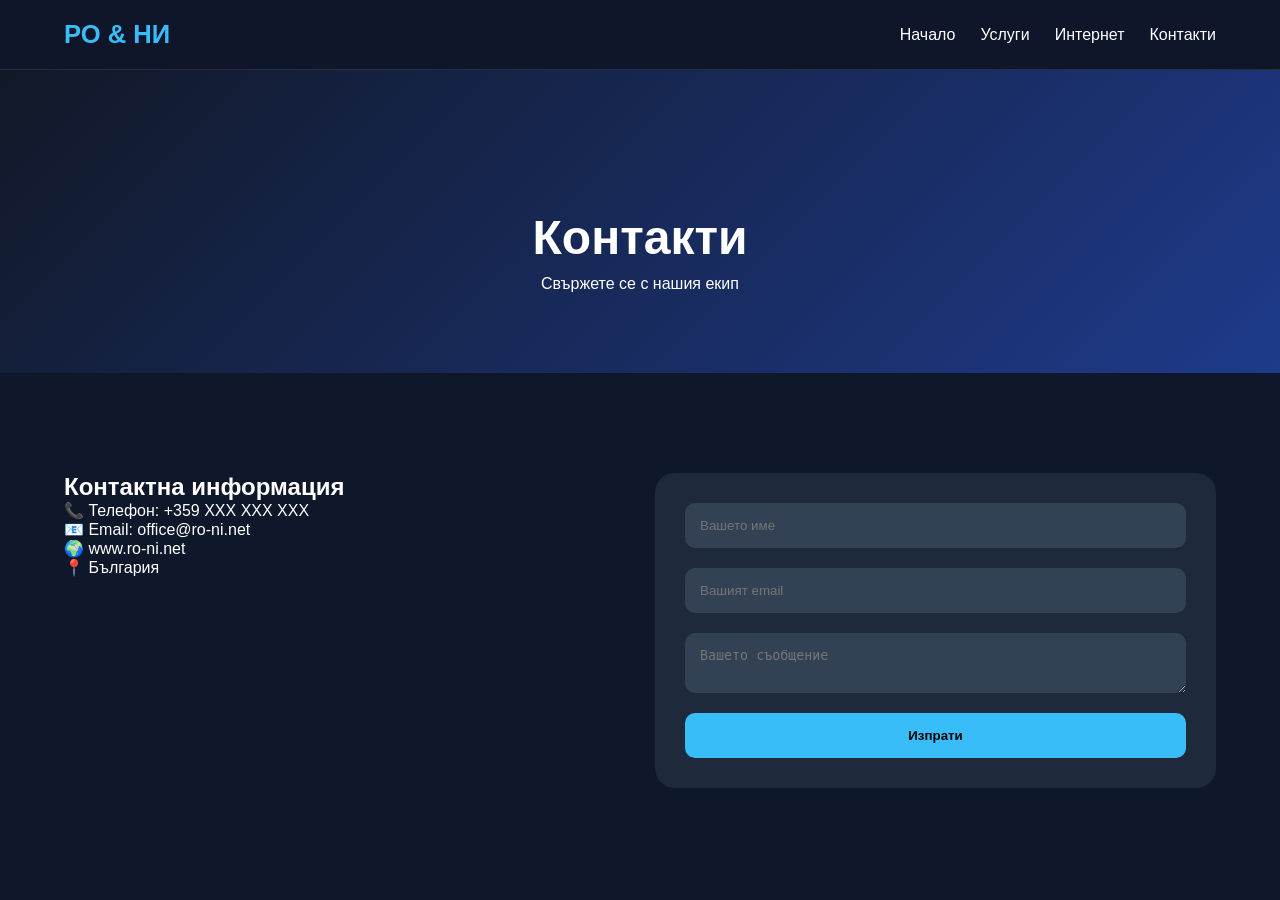
==== ro-ni-website/contact.html @ cff60ff6 "add" ====
<!DOCTYPE html>
<html lang="bg">
<head>
    <meta charset="UTF-8">
    <meta name="viewport" content="width=device-width, initial-scale=1.0">
    <title>Контакти</title>

    <link rel="stylesheet" href="css/style.css">
</head>
<body>

<header>
    <div class="container navbar">
        <div class="logo">РО & НИ</div>

        <nav>
            <ul>
                <li><a href="index.html">Начало</a></li>
                <li><a href="services.html">Услуги</a></li>
                <li><a href="internet.html">Интернет</a></li>
                <li><a href="contact.html">Контакти</a></li>
            </ul>
        </nav>
    </div>
</header>

<section class="page-hero">
    <div class="container">
        <h1>Контакти</h1>
        <p>Свържете се с нашия екип</p>
    </div>
</section>

<section class="contact-section">
    <div class="container contact-grid">

        <div>
            <h2>Контактна информация</h2>
            <p>📞 Телефон: +359 XXX XXX XXX</p>
            <p>📧 Email: office@ro-ni.net</p>
            <p>🌍 www.ro-ni.net</p>
            <p>📍 България</p>
        </div>

        <form class="contact-form">
            <input type="text" placeholder="Вашето име">
            <input type="email" placeholder="Вашият email">
            <textarea placeholder="Вашето съобщение"></textarea>
            <button type="submit">Изпрати</button>
        </form>

    </div>
</section>

</body>
</html>
---- ro-ni-website/css/style.css ----
* {
    margin: 0;
    padding: 0;
    box-sizing: border-box;
}

body {
    font-family: 'Inter', sans-serif;
    background: #0f172a;
    color: white;
}

.container {
    width: 90%;
    max-width: 1200px;
    margin: auto;
}

header {
    background: rgba(15,23,42,0.95);
    position: sticky;
    top: 0;
    z-index: 999;
    border-bottom: 1px solid rgba(255,255,255,0.1);
}

.navbar {
    display: flex;
    justify-content: space-between;
    align-items: center;
    padding: 20px 0;
}

.logo {
    font-size: 1.6rem;
    font-weight: bold;
    color: #38bdf8;
}

nav ul {
    display: flex;
    gap: 25px;
    list-style: none;
}

nav a {
    color: white;
    text-decoration: none;
    transition: .3s;
}

nav a:hover {
    color: #38bdf8;
}

.hero {
    min-height: 100vh;
    display: flex;
    align-items: center;
    background: linear-gradient(135deg,#0f172a,#1e3a8a);
}

.hero-grid {
    display: grid;
    grid-template-columns: repeat(auto-fit,minmax(300px,1fr));
    gap: 50px;
    align-items: center;
}

.hero img,
.card img {
    width: 100%;
    border-radius: 20px;
}

.hero h1 {
    font-size: 3.5rem;
    margin-bottom: 20px;
}

.hero span {
    color: #38bdf8;
}

.hero p {
    margin-bottom: 30px;
    color: #cbd5e1;
}

.btn {
    display: inline-block;
    background: #38bdf8;
    color: #0f172a;
    padding: 14px 28px;
    border-radius: 12px;
    text-decoration: none;
    font-weight: bold;
}

.features,
.services-section,
.pricing,
.contact-section {
    padding: 100px 0;
}

.cards,
.pricing-grid,
.contact-grid {
    display: grid;
    grid-template-columns: repeat(auto-fit,minmax(280px,1fr));
    gap: 30px;
}

.card,
.price-card,
.contact-form {
    background: #1e293b;
    padding: 30px;
    border-radius: 20px;
}

.price-card.featured {
    border: 2px solid #38bdf8;
    transform: scale(1.05);
}

.page-hero {
    padding: 140px 0 80px;
    text-align: center;
    background: linear-gradient(135deg,#111827,#1e3a8a);
}

.page-hero h1 {
    font-size: 3rem;
    margin-bottom: 10px;
}

.contact-form {
    display: flex;
    flex-direction: column;
    gap: 20px;
}

.contact-form input,
.contact-form textarea {
    padding: 15px;
    border: none;
    border-radius: 10px;
    background: #334155;
    color: white;
}

.contact-form button {
    padding: 15px;
    background: #38bdf8;
    border: none;
    border-radius: 10px;
    font-weight: bold;
    cursor: pointer;
}

footer {
    background: #020617;
    padding: 50px 0;
}

.footer-grid {
    display: grid;
    grid-template-columns: repeat(auto-fit,minmax(250px,1fr));
    gap: 30px;
}

.footer-grid a {
    display: block;
    margin-top: 10px;
    color: #cbd5e1;
    text-decoration: none;
}

@media(max-width:768px){

    nav ul {
        flex-direction: column;
        gap: 10px;
    }

    .hero h1 {
        font-size: 2.4rem;
    }

}
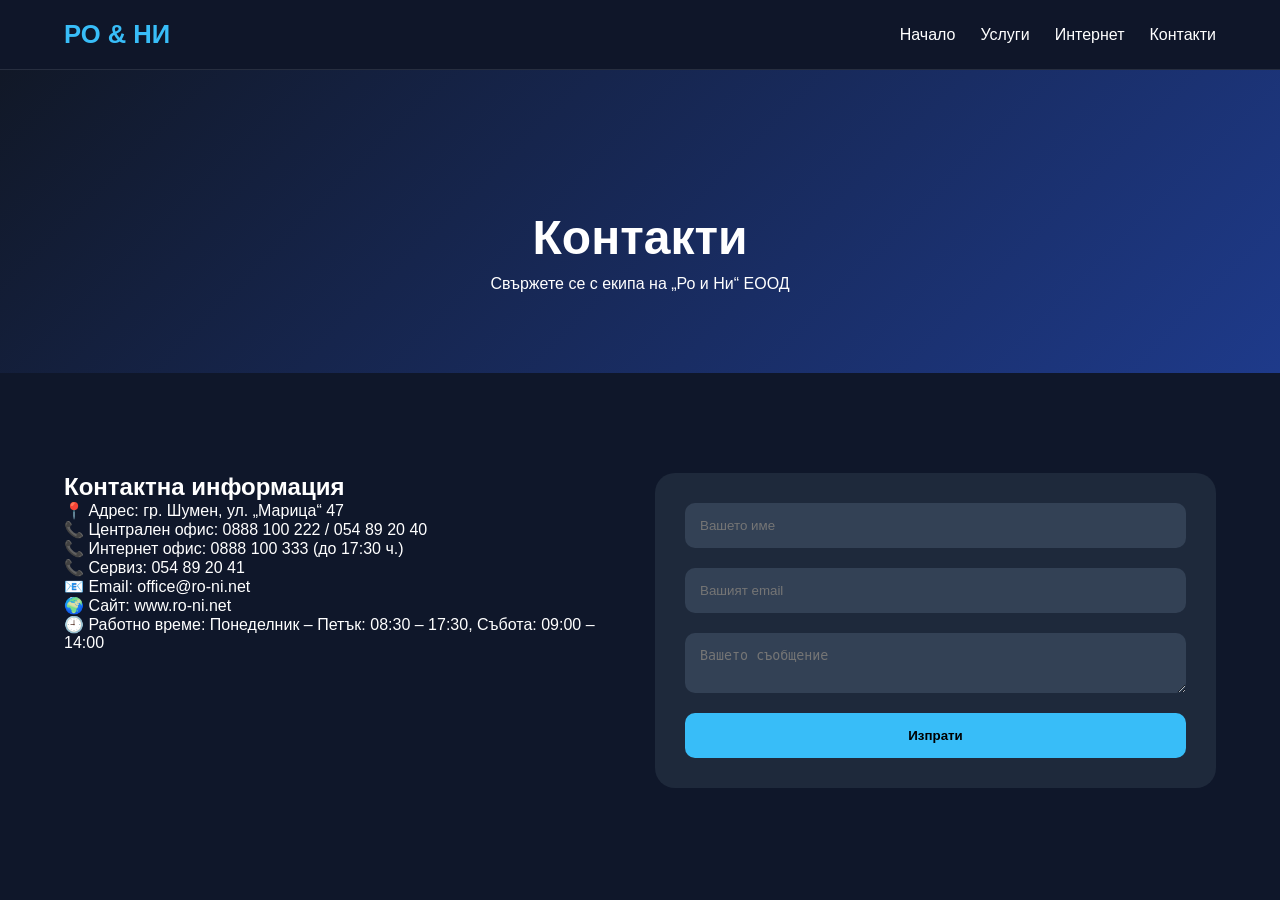
==== commit 3d862583: "адд" ====
--- a/ro-ni-website/contact.html
+++ b/ro-ni-website/contact.html
@@ -1,10 +1,9 @@
-
 <!DOCTYPE html>
 <html lang="bg">
 <head>
     <meta charset="UTF-8">
     <meta name="viewport" content="width=device-width, initial-scale=1.0">
-    <title>Контакти</title>
+    <title>Контакти - РО & НИ</title>
 
     <link rel="stylesheet" href="css/style.css">
 </head>
@@ -28,7 +27,7 @@
 <section class="page-hero">
     <div class="container">
         <h1>Контакти</h1>
-        <p>Свържете се с нашия екип</p>
+        <p>Свържете се с екипа на „Ро и Ни“ ЕООД</p>
     </div>
 </section>
 
@@ -37,10 +36,13 @@
 
         <div>
             <h2>Контактна информация</h2>
-            <p>📞 Телефон: +359 XXX XXX XXX</p>
+            <p>📍 Адрес: гр. Шумен, ул. „Марица“ 47</p>
+            <p>📞 Централен офис: 0888 100 222 / 054 89 20 40</p>
+            <p>📞 Интернет офис: 0888 100 333 (до 17:30 ч.)</p>
+            <p>📞 Сервиз: 054 89 20 41</p>
             <p>📧 Email: office@ro-ni.net</p>
-            <p>🌍 www.ro-ni.net</p>
-            <p>📍 България</p>
+            <p>🌍 Сайт: www.ro-ni.net</p>
+            <p>🕘 Работно време: Понеделник – Петък: 08:30 – 17:30, Събота: 09:00 – 14:00</p>
         </div>
 
         <form class="contact-form">
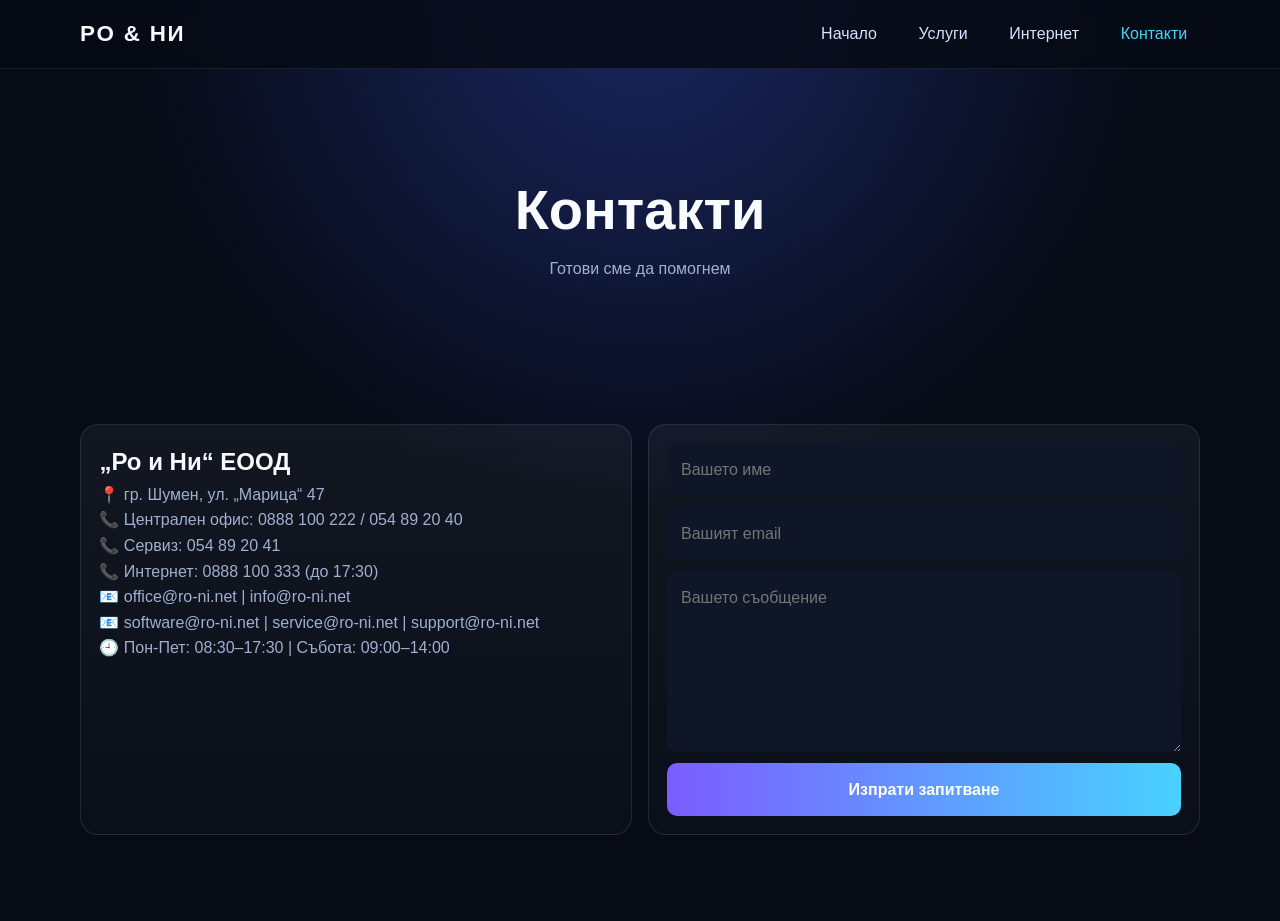
==== commit af2f32c0: "add" ====
--- a/ro-ni-website/contact.html
+++ b/ro-ni-website/contact.html
@@ -4,56 +4,30 @@
     <meta charset="UTF-8">
     <meta name="viewport" content="width=device-width, initial-scale=1.0">
     <title>Контакти - РО & НИ</title>
-
     <link rel="stylesheet" href="css/style.css">
 </head>
 <body>
-
-<header>
-    <div class="container navbar">
-        <div class="logo">РО & НИ</div>
-
-        <nav>
-            <ul>
-                <li><a href="index.html">Начало</a></li>
-                <li><a href="services.html">Услуги</a></li>
-                <li><a href="internet.html">Интернет</a></li>
-                <li><a href="contact.html">Контакти</a></li>
-            </ul>
-        </nav>
-    </div>
-</header>
-
-<section class="page-hero">
-    <div class="container">
-        <h1>Контакти</h1>
-        <p>Свържете се с екипа на „Ро и Ни“ ЕООД</p>
+<header><div class="container navbar"><a class="logo" href="index.html">РО & НИ</a><nav><ul><li><a href="index.html">Начало</a></li><li><a href="services.html">Услуги</a></li><li><a href="internet.html">Интернет</a></li><li><a href="contact.html" class="active">Контакти</a></li></ul></nav></div></header>
+<section class="page-hero"><div class="container"><h1>Контакти</h1><p>Готови сме да помогнем</p></div></section>
+<section class="contact-section">
+    <div class="container contact-grid">
+        <div class="card">
+            <h2>„Ро и Ни“ ЕООД</h2>
+            <p>📍 гр. Шумен, ул. „Марица“ 47</p>
+            <p>📞 Централен офис: 0888 100 222 / 054 89 20 40</p>
+            <p>📞 Сервиз: 054 89 20 41</p>
+            <p>📞 Интернет: 0888 100 333 (до 17:30)</p>
+            <p>📧 office@ro-ni.net | info@ro-ni.net</p>
+            <p>📧 software@ro-ni.net | service@ro-ni.net | support@ro-ni.net</p>
+            <p>🕘 Пон-Пет: 08:30–17:30 | Събота: 09:00–14:00</p>
+        </div>
+        <form class="contact-form">
+            <input type="text" placeholder="Вашето име" required>
+            <input type="email" placeholder="Вашият email" required>
+            <textarea placeholder="Вашето съобщение" rows="6"></textarea>
+            <button type="submit">Изпрати запитване</button>
+        </form>
     </div>
 </section>
-
-<section class="contact-section">
-    <div class="container contact-grid">
-
-        <div>
-            <h2>Контактна информация</h2>
-            <p>📍 Адрес: гр. Шумен, ул. „Марица“ 47</p>
-            <p>📞 Централен офис: 0888 100 222 / 054 89 20 40</p>
-            <p>📞 Интернет офис: 0888 100 333 (до 17:30 ч.)</p>
-            <p>📞 Сервиз: 054 89 20 41</p>
-            <p>📧 Email: office@ro-ni.net</p>
-            <p>🌍 Сайт: www.ro-ni.net</p>
-            <p>🕘 Работно време: Понеделник – Петък: 08:30 – 17:30, Събота: 09:00 – 14:00</p>
-        </div>
-
-        <form class="contact-form">
-            <input type="text" placeholder="Вашето име">
-            <input type="email" placeholder="Вашият email">
-            <textarea placeholder="Вашето съобщение"></textarea>
-            <button type="submit">Изпрати</button>
-        </form>
-
-    </div>
-</section>
-
 </body>
-</html>+</html>
--- a/ro-ni-website/css/style.css
+++ b/ro-ni-website/css/style.css
@@ -1,192 +1,31 @@
-* {
-    margin: 0;
-    padding: 0;
-    box-sizing: border-box;
-}
-
-body {
-    font-family: 'Inter', sans-serif;
-    background: #0f172a;
-    color: white;
-}
-
-.container {
-    width: 90%;
-    max-width: 1200px;
-    margin: auto;
-}
-
-header {
-    background: rgba(15,23,42,0.95);
-    position: sticky;
-    top: 0;
-    z-index: 999;
-    border-bottom: 1px solid rgba(255,255,255,0.1);
-}
-
-.navbar {
-    display: flex;
-    justify-content: space-between;
-    align-items: center;
-    padding: 20px 0;
-}
-
-.logo {
-    font-size: 1.6rem;
-    font-weight: bold;
-    color: #38bdf8;
-}
-
-nav ul {
-    display: flex;
-    gap: 25px;
-    list-style: none;
-}
-
-nav a {
-    color: white;
-    text-decoration: none;
-    transition: .3s;
-}
-
-nav a:hover {
-    color: #38bdf8;
-}
-
-.hero {
-    min-height: 100vh;
-    display: flex;
-    align-items: center;
-    background: linear-gradient(135deg,#0f172a,#1e3a8a);
-}
-
-.hero-grid {
-    display: grid;
-    grid-template-columns: repeat(auto-fit,minmax(300px,1fr));
-    gap: 50px;
-    align-items: center;
-}
-
-.hero img,
-.card img {
-    width: 100%;
-    border-radius: 20px;
-}
-
-.hero h1 {
-    font-size: 3.5rem;
-    margin-bottom: 20px;
-}
-
-.hero span {
-    color: #38bdf8;
-}
-
-.hero p {
-    margin-bottom: 30px;
-    color: #cbd5e1;
-}
-
-.btn {
-    display: inline-block;
-    background: #38bdf8;
-    color: #0f172a;
-    padding: 14px 28px;
-    border-radius: 12px;
-    text-decoration: none;
-    font-weight: bold;
-}
-
-.features,
-.services-section,
-.pricing,
-.contact-section {
-    padding: 100px 0;
-}
-
-.cards,
-.pricing-grid,
-.contact-grid {
-    display: grid;
-    grid-template-columns: repeat(auto-fit,minmax(280px,1fr));
-    gap: 30px;
-}
-
-.card,
-.price-card,
-.contact-form {
-    background: #1e293b;
-    padding: 30px;
-    border-radius: 20px;
-}
-
-.price-card.featured {
-    border: 2px solid #38bdf8;
-    transform: scale(1.05);
-}
-
-.page-hero {
-    padding: 140px 0 80px;
-    text-align: center;
-    background: linear-gradient(135deg,#111827,#1e3a8a);
-}
-
-.page-hero h1 {
-    font-size: 3rem;
-    margin-bottom: 10px;
-}
-
-.contact-form {
-    display: flex;
-    flex-direction: column;
-    gap: 20px;
-}
-
-.contact-form input,
-.contact-form textarea {
-    padding: 15px;
-    border: none;
-    border-radius: 10px;
-    background: #334155;
-    color: white;
-}
-
-.contact-form button {
-    padding: 15px;
-    background: #38bdf8;
-    border: none;
-    border-radius: 10px;
-    font-weight: bold;
-    cursor: pointer;
-}
-
-footer {
-    background: #020617;
-    padding: 50px 0;
-}
-
-.footer-grid {
-    display: grid;
-    grid-template-columns: repeat(auto-fit,minmax(250px,1fr));
-    gap: 30px;
-}
-
-.footer-grid a {
-    display: block;
-    margin-top: 10px;
-    color: #cbd5e1;
-    text-decoration: none;
-}
-
-@media(max-width:768px){
-
-    nav ul {
-        flex-direction: column;
-        gap: 10px;
-    }
-
-    .hero h1 {
-        font-size: 2.4rem;
-    }
-
-}+*{margin:0;padding:0;box-sizing:border-box}
+:root{--bg:#070b16;--card:#121a2b;--muted:#9fb0d0;--text:#f8fbff;--accent:#48d2ff;--accent2:#7c5cff}
+body{font-family:'Inter',sans-serif;background:radial-gradient(circle at top,#1a2660 0%,var(--bg) 45%);color:var(--text);line-height:1.6}
+.container{width:min(1120px,92%);margin:auto}
+header{position:sticky;top:0;z-index:10;background:rgba(7,11,22,.85);backdrop-filter:blur(8px);border-bottom:1px solid rgba(255,255,255,.08)}
+.navbar{display:flex;justify-content:space-between;align-items:center;padding:16px 0}
+.logo{text-decoration:none;color:var(--text);font-size:1.4rem;font-weight:800;letter-spacing:.08em}
+nav ul{list-style:none;display:flex;gap:1rem}.active{color:var(--accent)!important}
+nav a{text-decoration:none;color:#d8e3ff;padding:.45rem .8rem;border-radius:999px;transition:.2s}
+nav a:hover{background:rgba(72,210,255,.14);color:var(--accent)}
+.hero,.features,.services-section,.pricing,.contact-section{padding:86px 0}
+.hero-grid{display:grid;grid-template-columns:1.1fr 1fr;gap:2rem;align-items:center}
+.hero img{width:100%;border-radius:22px;box-shadow:0 20px 60px rgba(0,0,0,.4)}
+.badge{display:inline-block;background:rgba(72,210,255,.18);padding:.35rem .75rem;border:1px solid rgba(72,210,255,.4);border-radius:999px;color:#c7efff;margin-bottom:1rem}
+h1{font-size:clamp(2rem,5vw,3.5rem);line-height:1.1;margin-bottom:1rem}h1 span{color:var(--accent)}
+.section-title{font-size:2rem;margin-bottom:1.3rem}
+.hero-actions{display:flex;flex-wrap:wrap;gap:.8rem;margin-top:1.4rem}
+.btn{background:linear-gradient(90deg,var(--accent),#8be6ff);color:#00131a;padding:.85rem 1.1rem;border-radius:12px;text-decoration:none;font-weight:700}
+.btn-ghost{background:transparent;color:var(--text);border:1px solid rgba(255,255,255,.25)}
+.cards,.pricing-grid,.contact-grid{display:grid;grid-template-columns:repeat(auto-fit,minmax(250px,1fr));gap:1rem}
+.card,.price-card,.contact-form{background:linear-gradient(180deg,rgba(255,255,255,.05),rgba(255,255,255,.02));border:1px solid rgba(255,255,255,.1);border-radius:18px;padding:1.15rem}
+.card img{width:100%;height:150px;object-fit:cover;border-radius:12px;margin-bottom:.8rem}
+.card p,.price-card p{color:var(--muted)}
+.price-card.featured{border-color:var(--accent2);transform:translateY(-4px)}
+.page-hero{padding:110px 0 56px;text-align:center}
+.page-hero p{color:var(--muted)}
+.contact-form{display:flex;flex-direction:column;gap:.7rem}
+input,textarea,button{font:inherit}input,textarea{border:none;background:#0f1627;color:var(--text);padding:.85rem;border-radius:10px}
+button{border:none;border-radius:10px;padding:.85rem;background:linear-gradient(90deg,var(--accent2),var(--accent));color:#fff;font-weight:700;cursor:pointer}
+footer{padding:40px 0;border-top:1px solid rgba(255,255,255,.1);background:#050811}.footer-grid{display:grid;grid-template-columns:repeat(auto-fit,minmax(220px,1fr));gap:1rem}footer a{display:block;color:#cad6f5;text-decoration:none;margin:.25rem 0}
+@media(max-width:860px){.hero-grid{grid-template-columns:1fr}nav ul{gap:.4rem;flex-wrap:wrap}}
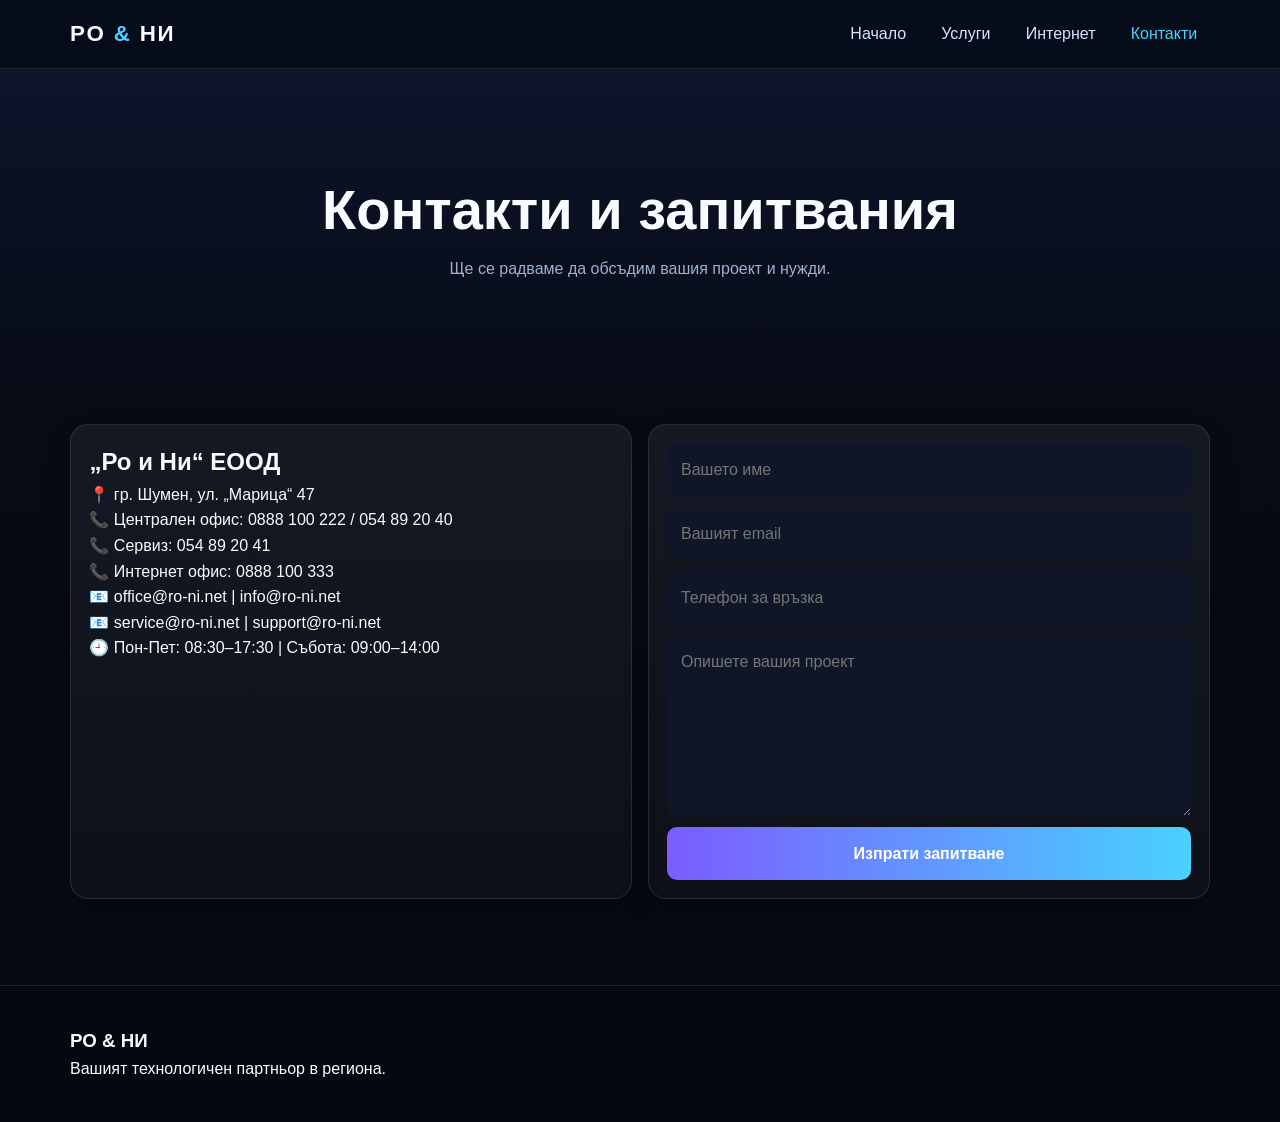
==== commit d607b7e8: "адд" ====
--- a/ro-ni-website/contact.html
+++ b/ro-ni-website/contact.html
@@ -3,12 +3,12 @@
 <head>
     <meta charset="UTF-8">
     <meta name="viewport" content="width=device-width, initial-scale=1.0">
-    <title>Контакти - РО & НИ</title>
+    <title>Контакти | РО & НИ ЕООД</title>
     <link rel="stylesheet" href="css/style.css">
 </head>
 <body>
-<header><div class="container navbar"><a class="logo" href="index.html">РО & НИ</a><nav><ul><li><a href="index.html">Начало</a></li><li><a href="services.html">Услуги</a></li><li><a href="internet.html">Интернет</a></li><li><a href="contact.html" class="active">Контакти</a></li></ul></nav></div></header>
-<section class="page-hero"><div class="container"><h1>Контакти</h1><p>Готови сме да помогнем</p></div></section>
+<header class="site-header"><div class="container navbar"><a class="logo" href="index.html">РО <span>&</span> НИ</a><button class="menu-toggle" aria-label="Отвори меню">☰</button><nav><ul><li><a href="index.html">Начало</a></li><li><a href="services.html">Услуги</a></li><li><a href="internet.html">Интернет</a></li><li><a href="contact.html" class="active">Контакти</a></li></ul></nav></div></header>
+<section class="page-hero"><div class="container"><h1>Контакти и запитвания</h1><p>Ще се радваме да обсъдим вашия проект и нужди.</p></div></section>
 <section class="contact-section">
     <div class="container contact-grid">
         <div class="card">
@@ -16,18 +16,21 @@
             <p>📍 гр. Шумен, ул. „Марица“ 47</p>
             <p>📞 Централен офис: 0888 100 222 / 054 89 20 40</p>
             <p>📞 Сервиз: 054 89 20 41</p>
-            <p>📞 Интернет: 0888 100 333 (до 17:30)</p>
+            <p>📞 Интернет офис: 0888 100 333</p>
             <p>📧 office@ro-ni.net | info@ro-ni.net</p>
-            <p>📧 software@ro-ni.net | service@ro-ni.net | support@ro-ni.net</p>
+            <p>📧 service@ro-ni.net | support@ro-ni.net</p>
             <p>🕘 Пон-Пет: 08:30–17:30 | Събота: 09:00–14:00</p>
         </div>
         <form class="contact-form">
             <input type="text" placeholder="Вашето име" required>
             <input type="email" placeholder="Вашият email" required>
-            <textarea placeholder="Вашето съобщение" rows="6"></textarea>
+            <input type="tel" placeholder="Телефон за връзка">
+            <textarea placeholder="Опишете вашия проект" rows="6"></textarea>
             <button type="submit">Изпрати запитване</button>
         </form>
     </div>
 </section>
+<footer><div class="container footer-grid"><div><h3>РО & НИ</h3><p>Вашият технологичен партньор в региона.</p></div></div></footer>
+<script src="js/main.js"></script>
 </body>
-</html>
+</html>
--- a/ro-ni-website/css/style.css
+++ b/ro-ni-website/css/style.css
@@ -1,31 +1,31 @@
 *{margin:0;padding:0;box-sizing:border-box}
-:root{--bg:#070b16;--card:#121a2b;--muted:#9fb0d0;--text:#f8fbff;--accent:#48d2ff;--accent2:#7c5cff}
-body{font-family:'Inter',sans-serif;background:radial-gradient(circle at top,#1a2660 0%,var(--bg) 45%);color:var(--text);line-height:1.6}
-.container{width:min(1120px,92%);margin:auto}
-header{position:sticky;top:0;z-index:10;background:rgba(7,11,22,.85);backdrop-filter:blur(8px);border-bottom:1px solid rgba(255,255,255,.08)}
-.navbar{display:flex;justify-content:space-between;align-items:center;padding:16px 0}
-.logo{text-decoration:none;color:var(--text);font-size:1.4rem;font-weight:800;letter-spacing:.08em}
-nav ul{list-style:none;display:flex;gap:1rem}.active{color:var(--accent)!important}
-nav a{text-decoration:none;color:#d8e3ff;padding:.45rem .8rem;border-radius:999px;transition:.2s}
-nav a:hover{background:rgba(72,210,255,.14);color:var(--accent)}
-.hero,.features,.services-section,.pricing,.contact-section{padding:86px 0}
-.hero-grid{display:grid;grid-template-columns:1.1fr 1fr;gap:2rem;align-items:center}
-.hero img{width:100%;border-radius:22px;box-shadow:0 20px 60px rgba(0,0,0,.4)}
+:root{--bg:#070b16;--bg2:#0e1730;--card:#121a2b;--muted:#9fb0d0;--text:#f8fbff;--accent:#48d2ff;--accent2:#7c5cff;--ok:#36d399}
+body{font-family:'Inter',sans-serif;background:linear-gradient(180deg,var(--bg2),var(--bg) 35%,#060910);color:var(--text);line-height:1.6}
+.container{width:min(1140px,92%);margin:auto}
+.site-header{position:sticky;top:0;z-index:30;background:rgba(7,11,22,.8);backdrop-filter:blur(10px);border-bottom:1px solid rgba(255,255,255,.09)}
+.navbar{display:flex;justify-content:space-between;align-items:center;padding:16px 0;gap:1rem}.logo{text-decoration:none;color:var(--text);font-size:1.4rem;font-weight:900;letter-spacing:.08em}.logo span{color:var(--accent)}
+nav ul{list-style:none;display:flex;gap:.6rem}.active{color:var(--accent)!important}nav a{text-decoration:none;color:#d8e3ff;padding:.45rem .8rem;border-radius:999px;transition:.2s}nav a:hover{background:rgba(72,210,255,.14);color:var(--accent)}
+.menu-toggle{display:none;border:1px solid rgba(255,255,255,.25);background:transparent;color:#fff;padding:.4rem .6rem;border-radius:8px}
+.hero,.features,.services-section,.pricing,.contact-section,.timeline{padding:86px 0;position:relative}
+.hero-overlay{position:absolute;inset:0;background:radial-gradient(circle at 15% 10%,rgba(72,210,255,.18),transparent 40%);pointer-events:none}
+.hero-grid{display:grid;grid-template-columns:1.2fr .8fr;gap:1.2rem;align-items:center}
 .badge{display:inline-block;background:rgba(72,210,255,.18);padding:.35rem .75rem;border:1px solid rgba(72,210,255,.4);border-radius:999px;color:#c7efff;margin-bottom:1rem}
 h1{font-size:clamp(2rem,5vw,3.5rem);line-height:1.1;margin-bottom:1rem}h1 span{color:var(--accent)}
-.section-title{font-size:2rem;margin-bottom:1.3rem}
-.hero-actions{display:flex;flex-wrap:wrap;gap:.8rem;margin-top:1.4rem}
-.btn{background:linear-gradient(90deg,var(--accent),#8be6ff);color:#00131a;padding:.85rem 1.1rem;border-radius:12px;text-decoration:none;font-weight:700}
-.btn-ghost{background:transparent;color:var(--text);border:1px solid rgba(255,255,255,.25)}
-.cards,.pricing-grid,.contact-grid{display:grid;grid-template-columns:repeat(auto-fit,minmax(250px,1fr));gap:1rem}
-.card,.price-card,.contact-form{background:linear-gradient(180deg,rgba(255,255,255,.05),rgba(255,255,255,.02));border:1px solid rgba(255,255,255,.1);border-radius:18px;padding:1.15rem}
-.card img{width:100%;height:150px;object-fit:cover;border-radius:12px;margin-bottom:.8rem}
-.card p,.price-card p{color:var(--muted)}
-.price-card.featured{border-color:var(--accent2);transform:translateY(-4px)}
-.page-hero{padding:110px 0 56px;text-align:center}
-.page-hero p{color:var(--muted)}
-.contact-form{display:flex;flex-direction:column;gap:.7rem}
-input,textarea,button{font:inherit}input,textarea{border:none;background:#0f1627;color:var(--text);padding:.85rem;border-radius:10px}
-button{border:none;border-radius:10px;padding:.85rem;background:linear-gradient(90deg,var(--accent2),var(--accent));color:#fff;font-weight:700;cursor:pointer}
+.section-title{font-size:2rem;margin-bottom:.8rem}.section-subtitle{color:var(--muted);margin-bottom:1.3rem}
+.hero-actions{display:flex;flex-wrap:wrap;gap:.8rem;margin-top:1.3rem}.btn{background:linear-gradient(90deg,var(--accent),#8be6ff);color:#00131a;padding:.85rem 1.1rem;border-radius:12px;text-decoration:none;font-weight:700}.btn-ghost{background:transparent;color:var(--text);border:1px solid rgba(255,255,255,.25)}
+.stats{display:flex;flex-wrap:wrap;gap:1rem;margin-top:1rem}.stats div{display:flex;flex-direction:column}.stats strong{font-size:1.3rem}.stats span{color:var(--muted);font-size:.92rem}
+.cards,.pricing-grid,.contact-grid,.timeline-grid{display:grid;grid-template-columns:repeat(auto-fit,minmax(240px,1fr));gap:1rem}
+.card,.price-card,.contact-form{background:linear-gradient(180deg,rgba(255,255,255,.06),rgba(255,255,255,.03));border:1px solid rgba(255,255,255,.1);border-radius:18px;padding:1.15rem;box-shadow:0 12px 24px rgba(0,0,0,.2)}
+.check-list{padding-left:1.1rem}.check-list li{margin:.6rem 0;color:#d6e7ff}
+.timeline .card span{display:inline-flex;align-items:center;justify-content:center;width:34px;height:34px;border-radius:50%;background:rgba(124,92,255,.2);color:#d8ceff;font-weight:800;margin-bottom:.6rem}
+.price-card strong{display:block;margin-top:.5rem;color:var(--ok)}.price-card.featured{border-color:var(--accent2);transform:translateY(-4px)}
+.page-hero{padding:110px 0 56px;text-align:center}.page-hero p{color:var(--muted)}
+.contact-form{display:flex;flex-direction:column;gap:.7rem}input,textarea,button{font:inherit}input,textarea{border:none;background:#0f1627;color:var(--text);padding:.85rem;border-radius:10px}button{border:none;border-radius:10px;padding:.85rem;background:linear-gradient(90deg,var(--accent2),var(--accent));color:#fff;font-weight:700;cursor:pointer}
 footer{padding:40px 0;border-top:1px solid rgba(255,255,255,.1);background:#050811}.footer-grid{display:grid;grid-template-columns:repeat(auto-fit,minmax(220px,1fr));gap:1rem}footer a{display:block;color:#cad6f5;text-decoration:none;margin:.25rem 0}
-@media(max-width:860px){.hero-grid{grid-template-columns:1fr}nav ul{gap:.4rem;flex-wrap:wrap}}
+@media(max-width:860px){
+.hero-grid{grid-template-columns:1fr}
+.menu-toggle{display:block}
+nav{display:none;width:100%}
+nav.open{display:block}
+nav ul{flex-wrap:wrap}
+}
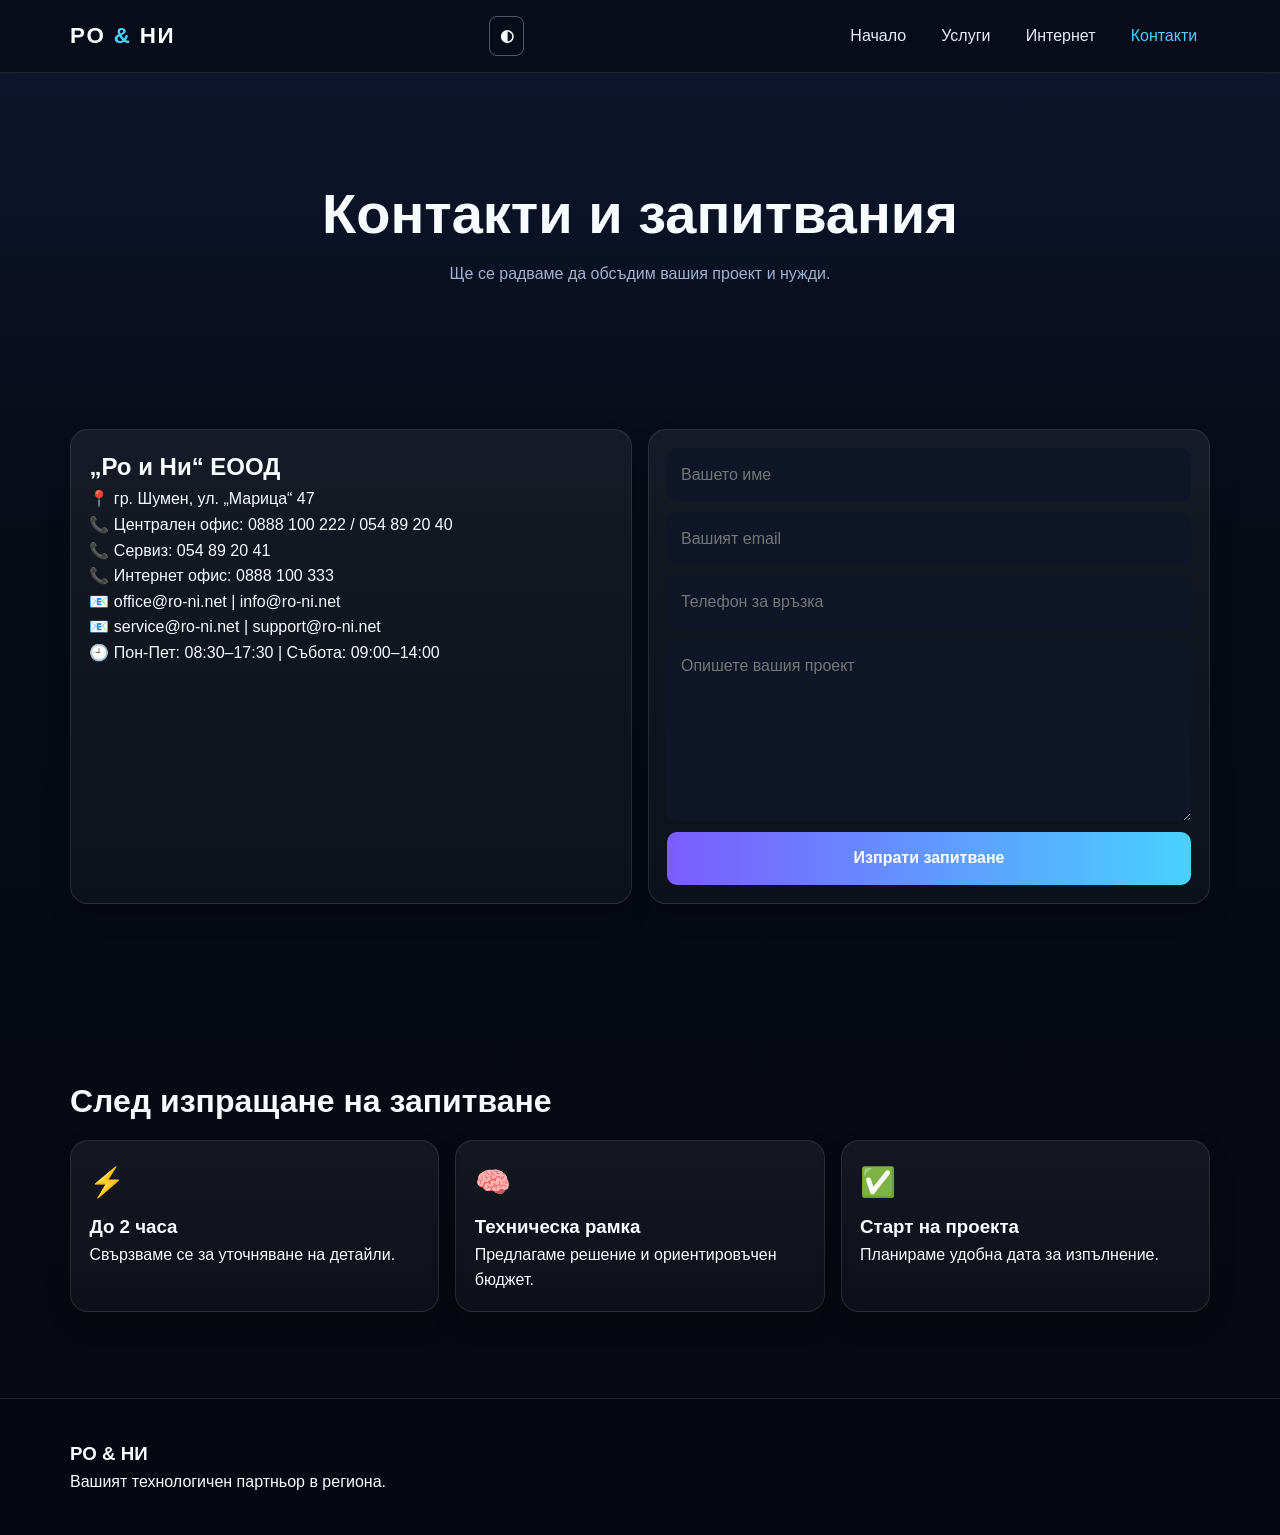
==== commit b45af5fd: "add" ====
--- a/ro-ni-website/contact.html
+++ b/ro-ni-website/contact.html
@@ -7,7 +7,7 @@
     <link rel="stylesheet" href="css/style.css">
 </head>
 <body>
-<header class="site-header"><div class="container navbar"><a class="logo" href="index.html">РО <span>&</span> НИ</a><button class="menu-toggle" aria-label="Отвори меню">☰</button><nav><ul><li><a href="index.html">Начало</a></li><li><a href="services.html">Услуги</a></li><li><a href="internet.html">Интернет</a></li><li><a href="contact.html" class="active">Контакти</a></li></ul></nav></div></header>
+<header class="site-header"><div class="container navbar"><a class="logo" href="index.html">РО <span>&</span> НИ</a><div class="nav-actions"><button class="theme-toggle" aria-label="Смени тема">◐</button><button class="menu-toggle" aria-label="Отвори меню">☰</button></div><nav><ul><li><a href="index.html">Начало</a></li><li><a href="services.html">Услуги</a></li><li><a href="internet.html">Интернет</a></li><li><a href="contact.html" class="active">Контакти</a></li></ul></nav></div></header>
 <section class="page-hero"><div class="container"><h1>Контакти и запитвания</h1><p>Ще се радваме да обсъдим вашия проект и нужди.</p></div></section>
 <section class="contact-section">
     <div class="container contact-grid">
@@ -30,7 +30,10 @@
         </form>
     </div>
 </section>
+
+<section class="process"><div class="container"><h2 class="section-title">След изпращане на запитване</h2><div class="process-grid"><article class="process-step reveal"><span>⚡</span><h3>До 2 часа</h3><p>Свързваме се за уточняване на детайли.</p></article><article class="process-step reveal"><span>🧠</span><h3>Техническа рамка</h3><p>Предлагаме решение и ориентировъчен бюджет.</p></article><article class="process-step reveal"><span>✅</span><h3>Старт на проекта</h3><p>Планираме удобна дата за изпълнение.</p></article></div></div></section>
 <footer><div class="container footer-grid"><div><h3>РО & НИ</h3><p>Вашият технологичен партньор в региона.</p></div></div></footer>
+<a href="#" class="back-to-top" aria-label="Нагоре">↑</a>
 <script src="js/main.js"></script>
 </body>
 </html>
--- a/ro-ni-website/css/style.css
+++ b/ro-ni-website/css/style.css
@@ -1,12 +1,17 @@
 *{margin:0;padding:0;box-sizing:border-box}
 :root{--bg:#070b16;--bg2:#0e1730;--card:#121a2b;--muted:#9fb0d0;--text:#f8fbff;--accent:#48d2ff;--accent2:#7c5cff;--ok:#36d399}
-body{font-family:'Inter',sans-serif;background:linear-gradient(180deg,var(--bg2),var(--bg) 35%,#060910);color:var(--text);line-height:1.6}
+:root.theme-light{--bg:#f4f8ff;--bg2:#e9f3ff;--card:#ffffff;--muted:#4f6789;--text:#0d1a30;--accent:#007de6;--accent2:#5b50f0;--ok:#129a5f}
+body{font-family:'Inter',sans-serif;background:linear-gradient(180deg,var(--bg2),var(--bg) 35%,#060910);color:var(--text);line-height:1.6;transition:.3s}
+:root.theme-light body{background:linear-gradient(180deg,var(--bg2),var(--bg));}
 .container{width:min(1140px,92%);margin:auto}
-.site-header{position:sticky;top:0;z-index:30;background:rgba(7,11,22,.8);backdrop-filter:blur(10px);border-bottom:1px solid rgba(255,255,255,.09)}
+.site-header{position:sticky;top:0;z-index:30;background:color-mix(in srgb, var(--bg) 84%, transparent);backdrop-filter:blur(10px);border-bottom:1px solid rgba(255,255,255,.09)}
 .navbar{display:flex;justify-content:space-between;align-items:center;padding:16px 0;gap:1rem}.logo{text-decoration:none;color:var(--text);font-size:1.4rem;font-weight:900;letter-spacing:.08em}.logo span{color:var(--accent)}
-nav ul{list-style:none;display:flex;gap:.6rem}.active{color:var(--accent)!important}nav a{text-decoration:none;color:#d8e3ff;padding:.45rem .8rem;border-radius:999px;transition:.2s}nav a:hover{background:rgba(72,210,255,.14);color:var(--accent)}
-.menu-toggle{display:none;border:1px solid rgba(255,255,255,.25);background:transparent;color:#fff;padding:.4rem .6rem;border-radius:8px}
-.hero,.features,.services-section,.pricing,.contact-section,.timeline{padding:86px 0;position:relative}
+.nav-actions{display:flex;align-items:center;gap:.7rem}
+.theme-toggle{border:1px solid rgba(255,255,255,.3);background:transparent;color:var(--text);padding:.4rem .6rem;border-radius:8px;cursor:pointer}
+nav ul{list-style:none;display:flex;gap:.6rem}.active{color:var(--accent)!important}nav a{text-decoration:none;color:color-mix(in srgb, var(--text) 85%, #8194bc);padding:.45rem .8rem;border-radius:999px;transition:.2s}nav a:hover{background:rgba(72,210,255,.14);color:var(--accent)}
+.menu-toggle{display:none;border:1px solid rgba(255,255,255,.25);background:transparent;color:var(--text);padding:.4rem .6rem;border-radius:8px}
+.hero,.features,.services-section,.pricing,.contact-section,.timeline,.visual-showcase,.process,.testimonials,.faq{padding:86px 0;position:relative}
+.visual-showcase.compact{padding-top:20px}
 .hero-overlay{position:absolute;inset:0;background:radial-gradient(circle at 15% 10%,rgba(72,210,255,.18),transparent 40%);pointer-events:none}
 .hero-grid{display:grid;grid-template-columns:1.2fr .8fr;gap:1.2rem;align-items:center}
 .badge{display:inline-block;background:rgba(72,210,255,.18);padding:.35rem .75rem;border:1px solid rgba(72,210,255,.4);border-radius:999px;color:#c7efff;margin-bottom:1rem}
@@ -14,18 +19,23 @@
 .section-title{font-size:2rem;margin-bottom:.8rem}.section-subtitle{color:var(--muted);margin-bottom:1.3rem}
 .hero-actions{display:flex;flex-wrap:wrap;gap:.8rem;margin-top:1.3rem}.btn{background:linear-gradient(90deg,var(--accent),#8be6ff);color:#00131a;padding:.85rem 1.1rem;border-radius:12px;text-decoration:none;font-weight:700}.btn-ghost{background:transparent;color:var(--text);border:1px solid rgba(255,255,255,.25)}
 .stats{display:flex;flex-wrap:wrap;gap:1rem;margin-top:1rem}.stats div{display:flex;flex-direction:column}.stats strong{font-size:1.3rem}.stats span{color:var(--muted);font-size:.92rem}
-.cards,.pricing-grid,.contact-grid,.timeline-grid{display:grid;grid-template-columns:repeat(auto-fit,minmax(240px,1fr));gap:1rem}
-.card,.price-card,.contact-form{background:linear-gradient(180deg,rgba(255,255,255,.06),rgba(255,255,255,.03));border:1px solid rgba(255,255,255,.1);border-radius:18px;padding:1.15rem;box-shadow:0 12px 24px rgba(0,0,0,.2)}
+.cards,.pricing-grid,.contact-grid,.timeline-grid,.image-grid,.process-grid,.testimonial-grid{display:grid;grid-template-columns:repeat(auto-fit,minmax(240px,1fr));gap:1rem}
+.card,.price-card,.contact-form,.image-card,.process-step,.faq-item{background:linear-gradient(180deg,rgba(255,255,255,.06),rgba(255,255,255,.03));border:1px solid rgba(255,255,255,.1);border-radius:18px;padding:1.15rem;box-shadow:0 12px 24px rgba(0,0,0,.2)}
+.image-card{padding:.6rem;overflow:hidden}
+.image-card img{width:100%;height:220px;object-fit:cover;border-radius:12px;display:block;margin-bottom:.8rem;transition:transform .35s ease}
+.image-card:hover img{transform:scale(1.03)}
 .check-list{padding-left:1.1rem}.check-list li{margin:.6rem 0;color:#d6e7ff}
-.timeline .card span{display:inline-flex;align-items:center;justify-content:center;width:34px;height:34px;border-radius:50%;background:rgba(124,92,255,.2);color:#d8ceff;font-weight:800;margin-bottom:.6rem}
 .price-card strong{display:block;margin-top:.5rem;color:var(--ok)}.price-card.featured{border-color:var(--accent2);transform:translateY(-4px)}
 .page-hero{padding:110px 0 56px;text-align:center}.page-hero p{color:var(--muted)}
 .contact-form{display:flex;flex-direction:column;gap:.7rem}input,textarea,button{font:inherit}input,textarea{border:none;background:#0f1627;color:var(--text);padding:.85rem;border-radius:10px}button{border:none;border-radius:10px;padding:.85rem;background:linear-gradient(90deg,var(--accent2),var(--accent));color:#fff;font-weight:700;cursor:pointer}
+.process-step span{font-size:1.8rem;display:block;margin-bottom:.4rem}
+.testimonial{padding:1rem;border-left:3px solid var(--accent);background:rgba(255,255,255,.04);border-radius:10px}
+.faq-item button{width:100%;text-align:left;background:none;color:var(--text);padding:0;border:none;font-weight:700;display:flex;justify-content:space-between;cursor:pointer}
+.faq-item p{display:none;margin-top:.6rem;color:var(--muted)}
+.faq-item.open p{display:block}
+.reveal{opacity:0;transform:translateY(20px);transition:.5s ease}
+.reveal.show{opacity:1;transform:none}
+.back-to-top{position:fixed;right:16px;bottom:16px;width:44px;height:44px;border-radius:50%;display:grid;place-items:center;text-decoration:none;background:linear-gradient(90deg,var(--accent2),var(--accent));color:white;opacity:0;pointer-events:none;transition:.25s}
+.back-to-top.visible{opacity:1;pointer-events:auto}
 footer{padding:40px 0;border-top:1px solid rgba(255,255,255,.1);background:#050811}.footer-grid{display:grid;grid-template-columns:repeat(auto-fit,minmax(220px,1fr));gap:1rem}footer a{display:block;color:#cad6f5;text-decoration:none;margin:.25rem 0}
-@media(max-width:860px){
-.hero-grid{grid-template-columns:1fr}
-.menu-toggle{display:block}
-nav{display:none;width:100%}
-nav.open{display:block}
-nav ul{flex-wrap:wrap}
-}+@media(max-width:860px){.hero-grid{grid-template-columns:1fr}.menu-toggle{display:block}nav{display:none;width:100%}.nav-actions{margin-left:auto}nav.open{display:block}nav ul{flex-wrap:wrap}}
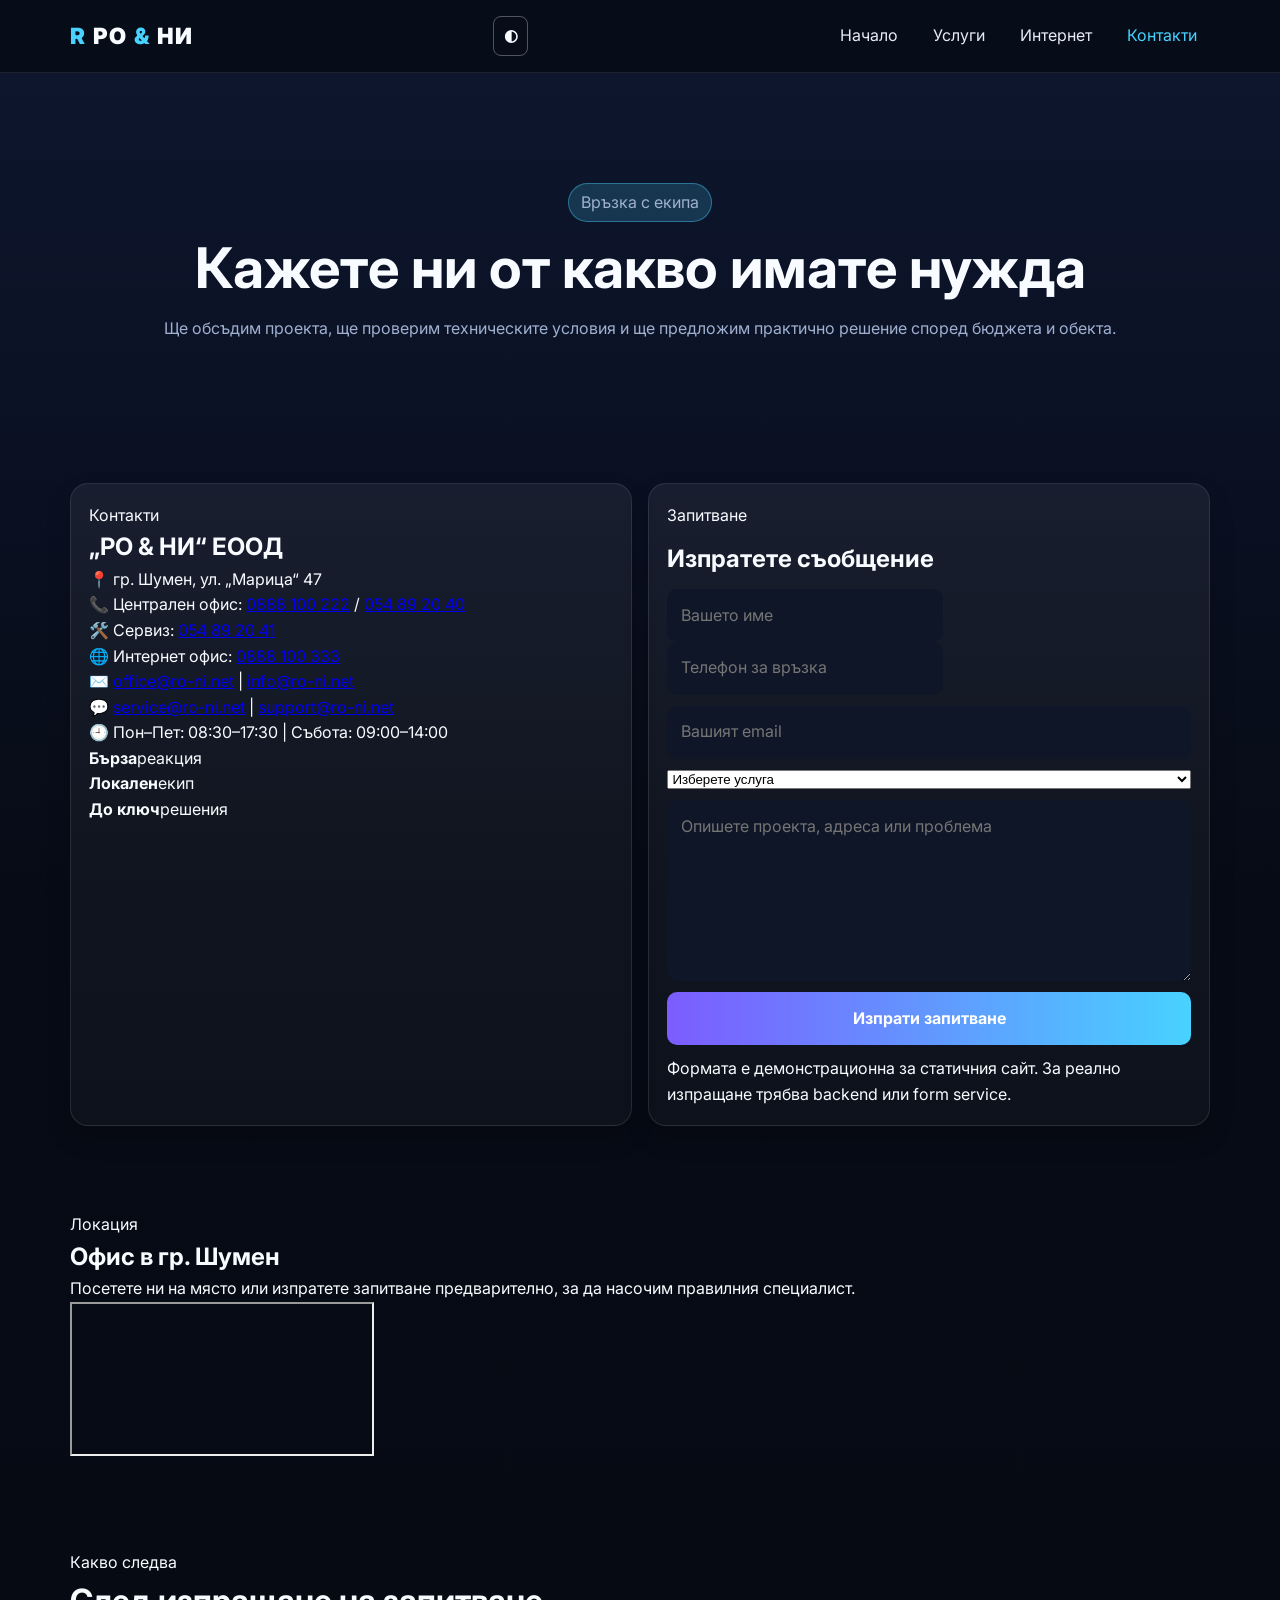
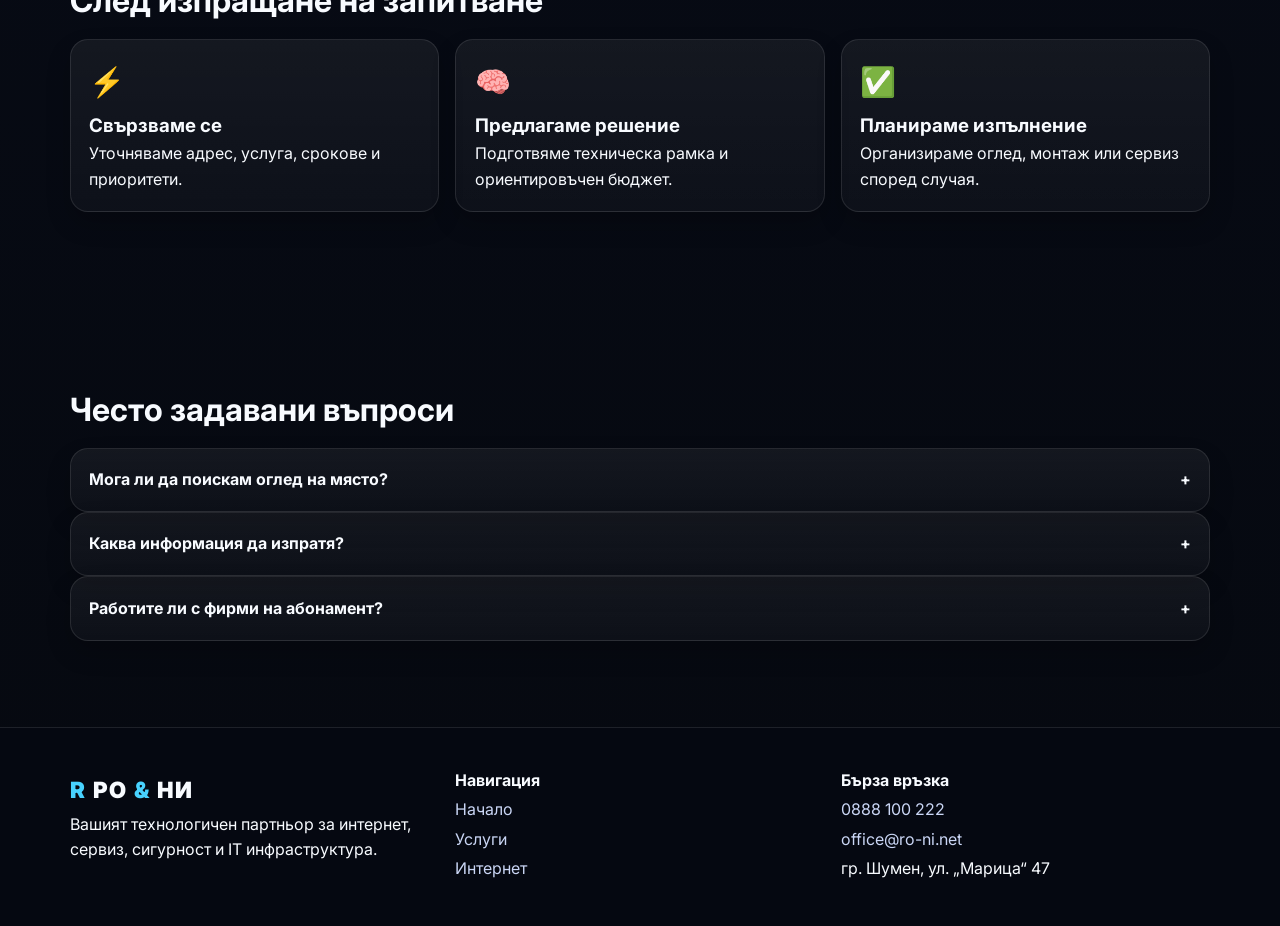
==== commit 1c748c1f: "Complete contact page redesign" ====
--- a/ro-ni-website/contact.html
+++ b/ro-ni-website/contact.html
@@ -1,39 +1,87 @@
 <!DOCTYPE html>
 <html lang="bg">
 <head>
-    <meta charset="UTF-8">
-    <meta name="viewport" content="width=device-width, initial-scale=1.0">
-    <title>Контакти | РО & НИ ЕООД</title>
-    <link rel="stylesheet" href="css/style.css">
+  <meta charset="UTF-8">
+  <meta name="viewport" content="width=device-width, initial-scale=1.0">
+  <title>Контакти | РО & НИ ЕООД</title>
+  <meta name="description" content="Свържете се с РО & НИ ЕООД за интернет, IT поддръжка, видеонаблюдение, контрол на достъпа, сервиз и системна интеграция в Шумен.">
+  <link rel="stylesheet" href="css/style.css">
+  <link rel="preconnect" href="https://fonts.googleapis.com">
+  <link rel="preconnect" href="https://fonts.gstatic.com" crossorigin>
+  <link href="https://fonts.googleapis.com/css2?family=Inter:wght@300;400;500;600;700;800;900&display=swap" rel="stylesheet">
 </head>
 <body>
-<header class="site-header"><div class="container navbar"><a class="logo" href="index.html">РО <span>&</span> НИ</a><div class="nav-actions"><button class="theme-toggle" aria-label="Смени тема">◐</button><button class="menu-toggle" aria-label="Отвори меню">☰</button></div><nav><ul><li><a href="index.html">Начало</a></li><li><a href="services.html">Услуги</a></li><li><a href="internet.html">Интернет</a></li><li><a href="contact.html" class="active">Контакти</a></li></ul></nav></div></header>
-<section class="page-hero"><div class="container"><h1>Контакти и запитвания</h1><p>Ще се радваме да обсъдим вашия проект и нужди.</p></div></section>
+<header class="site-header">
+  <div class="container navbar">
+    <a class="logo" href="index.html"><span class="logo-mark">R</span> РО <span>&</span> НИ</a>
+    <div class="nav-actions"><button class="theme-toggle" aria-label="Смени тема">◐</button><button class="menu-toggle" aria-label="Отвори меню">☰</button></div>
+    <nav><ul><li><a href="index.html">Начало</a></li><li><a href="services.html">Услуги</a></li><li><a href="internet.html">Интернет</a></li><li><a href="contact.html" class="active">Контакти</a></li></ul></nav>
+  </div>
+</header>
+<main>
+<section class="page-hero contact-hero">
+  <div class="container narrow reveal">
+    <p class="badge">Връзка с екипа</p>
+    <h1>Кажете ни от какво имате нужда</h1>
+    <p>Ще обсъдим проекта, ще проверим техническите условия и ще предложим практично решение според бюджета и обекта.</p>
+  </div>
+</section>
 <section class="contact-section">
-    <div class="container contact-grid">
-        <div class="card">
-            <h2>„Ро и Ни“ ЕООД</h2>
-            <p>📍 гр. Шумен, ул. „Марица“ 47</p>
-            <p>📞 Централен офис: 0888 100 222 / 054 89 20 40</p>
-            <p>📞 Сервиз: 054 89 20 41</p>
-            <p>📞 Интернет офис: 0888 100 333</p>
-            <p>📧 office@ro-ni.net | info@ro-ni.net</p>
-            <p>📧 service@ro-ni.net | support@ro-ni.net</p>
-            <p>🕘 Пон-Пет: 08:30–17:30 | Събота: 09:00–14:00</p>
-        </div>
-        <form class="contact-form">
-            <input type="text" placeholder="Вашето име" required>
-            <input type="email" placeholder="Вашият email" required>
-            <input type="tel" placeholder="Телефон за връзка">
-            <textarea placeholder="Опишете вашия проект" rows="6"></textarea>
-            <button type="submit">Изпрати запитване</button>
-        </form>
+  <div class="container contact-grid">
+    <div class="contact-info card reveal">
+      <p class="eyebrow">Контакти</p>
+      <h2>„РО & НИ“ ЕООД</h2>
+      <div class="contact-list">
+        <p><span>📍</span> гр. Шумен, ул. „Марица“ 47</p>
+        <p><span>📞</span> Централен офис: <a href="tel:+359888100222">0888 100 222</a> / <a href="tel:+35954892040">054 89 20 40</a></p>
+        <p><span>🛠️</span> Сервиз: <a href="tel:+35954892041">054 89 20 41</a></p>
+        <p><span>🌐</span> Интернет офис: <a href="tel:+359888100333">0888 100 333</a></p>
+        <p><span>✉️</span> <a href="mailto:office@ro-ni.net">office@ro-ni.net</a> | <a href="mailto:info@ro-ni.net">info@ro-ni.net</a></p>
+        <p><span>💬</span> <a href="mailto:service@ro-ni.net">service@ro-ni.net</a> | <a href="mailto:support@ro-ni.net">support@ro-ni.net</a></p>
+        <p><span>🕘</span> Пон–Пет: 08:30–17:30 | Събота: 09:00–14:00</p>
+      </div>
+      <div class="mini-stats"><div><strong>Бърза</strong><span>реакция</span></div><div><strong>Локален</strong><span>екип</span></div><div><strong>До ключ</strong><span>решения</span></div></div>
     </div>
+    <form class="contact-form reveal">
+      <p class="eyebrow">Запитване</p>
+      <h2>Изпратете съобщение</h2>
+      <div class="form-row"><input type="text" name="name" placeholder="Вашето име" required><input type="tel" name="phone" placeholder="Телефон за връзка"></div>
+      <input type="email" name="email" placeholder="Вашият email" required>
+      <select name="service" aria-label="Изберете услуга">
+        <option value="">Изберете услуга</option>
+        <option>Интернет</option>
+        <option>Видеонаблюдение</option>
+        <option>Контрол на достъп</option>
+        <option>Компютърен сервиз</option>
+        <option>Абонаментна поддръжка</option>
+        <option>Друго</option>
+      </select>
+      <textarea name="message" placeholder="Опишете проекта, адреса или проблема" rows="6" required></textarea>
+      <button type="submit">Изпрати запитване</button>
+      <p class="form-note">Формата е демонстрационна за статичния сайт. За реално изпращане трябва backend или form service.</p>
+    </form>
+  </div>
 </section>
-
-<section class="process"><div class="container"><h2 class="section-title">След изпращане на запитване</h2><div class="process-grid"><article class="process-step reveal"><span>⚡</span><h3>До 2 часа</h3><p>Свързваме се за уточняване на детайли.</p></article><article class="process-step reveal"><span>🧠</span><h3>Техническа рамка</h3><p>Предлагаме решение и ориентировъчен бюджет.</p></article><article class="process-step reveal"><span>✅</span><h3>Старт на проекта</h3><p>Планираме удобна дата за изпълнение.</p></article></div></div></section>
-<footer><div class="container footer-grid"><div><h3>РО & НИ</h3><p>Вашият технологичен партньор в региона.</p></div></div></footer>
+<section class="map-section">
+  <div class="container">
+    <div class="map-card reveal">
+      <div><p class="eyebrow">Локация</p><h2>Офис в гр. Шумен</h2><p>Посетете ни на място или изпратете запитване предварително, за да насочим правилния специалист.</p></div>
+      <iframe title="Карта - РО & НИ Шумен" src="https://www.google.com/maps?q=%D0%A8%D1%83%D0%BC%D0%B5%D0%BD%2C%20%D1%83%D0%BB.%20%D0%9C%D0%B0%D1%80%D0%B8%D1%86%D0%B0%2047&output=embed" loading="lazy" referrerpolicy="no-referrer-when-downgrade"></iframe>
+    </div>
+  </div>
+</section>
+<section class="process">
+  <div class="container">
+    <div class="section-heading"><p class="eyebrow">Какво следва</p><h2 class="section-title">След изпращане на запитване</h2></div>
+    <div class="process-grid"><article class="process-step reveal"><span>⚡</span><h3>Свързваме се</h3><p>Уточняваме адрес, услуга, срокове и приоритети.</p></article><article class="process-step reveal"><span>🧠</span><h3>Предлагаме решение</h3><p>Подготвяме техническа рамка и ориентировъчен бюджет.</p></article><article class="process-step reveal"><span>✅</span><h3>Планираме изпълнение</h3><p>Организираме оглед, монтаж или сервиз според случая.</p></article></div>
+  </div>
+</section>
+<section class="faq">
+  <div class="container narrow"><h2 class="section-title">Често задавани въпроси</h2><article class="faq-item reveal"><button type="button">Мога ли да поискам оглед на място? <span>+</span></button><p>Да, при проекти за интернет, мрежи, камери и достъп огледът помага за точна оферта.</p></article><article class="faq-item reveal"><button type="button">Каква информация да изпратя? <span>+</span></button><p>Опишете услугата, адреса, броя помещения или устройства и желания срок.</p></article><article class="faq-item reveal"><button type="button">Работите ли с фирми на абонамент? <span>+</span></button><p>Да, поддръжката може да бъде еднократна или абонаментна според нуждите.</p></article></div>
+</section>
+</main>
+<footer><div class="container footer-grid"><div><a class="logo footer-logo" href="index.html"><span class="logo-mark">R</span> РО <span>&</span> НИ</a><p>Вашият технологичен партньор за интернет, сервиз, сигурност и IT инфраструктура.</p></div><div><h4>Навигация</h4><a href="index.html">Начало</a><a href="services.html">Услуги</a><a href="internet.html">Интернет</a></div><div><h4>Бърза връзка</h4><a href="tel:+359888100222">0888 100 222</a><a href="mailto:office@ro-ni.net">office@ro-ni.net</a><span>гр. Шумен, ул. „Марица“ 47</span></div></div></footer>
 <a href="#" class="back-to-top" aria-label="Нагоре">↑</a>
 <script src="js/main.js"></script>
 </body>
-</html>+</html>
